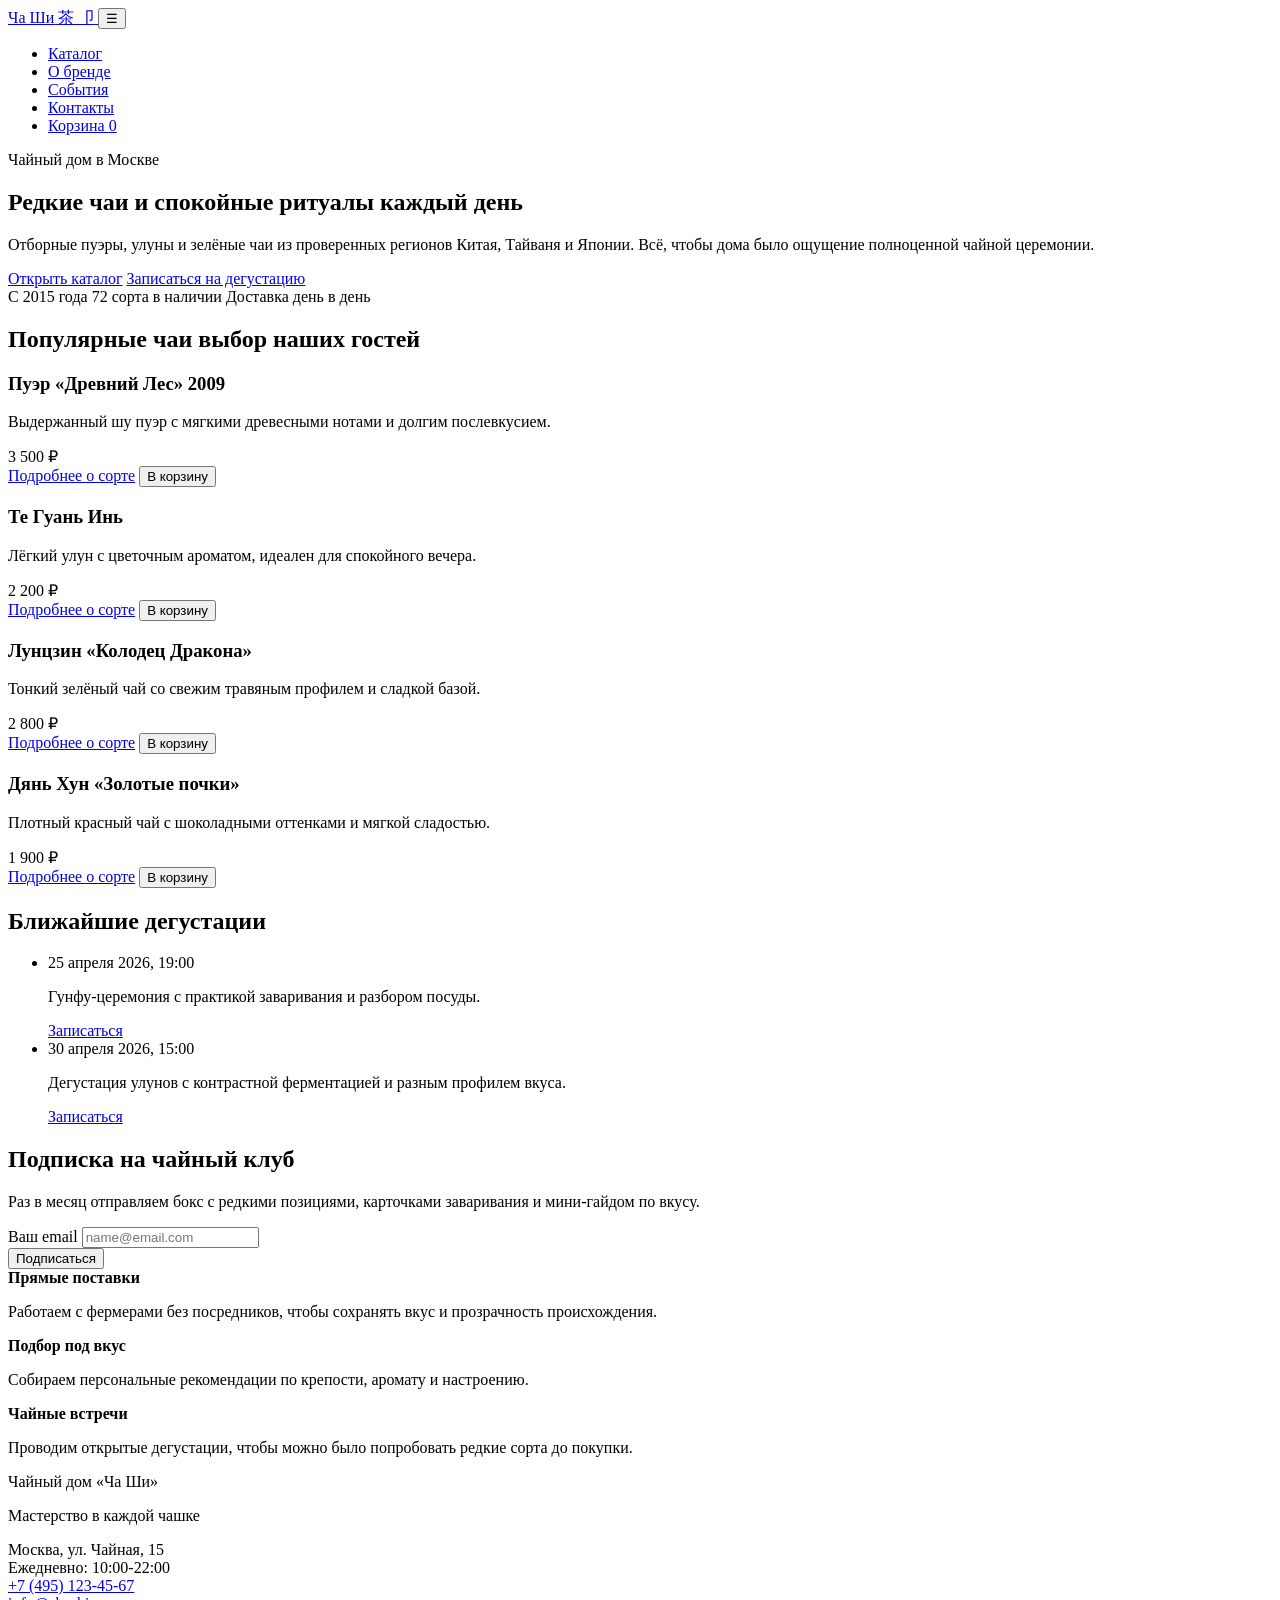
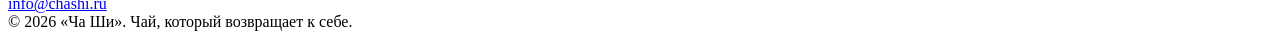
==== index.html @ 5fd5b5be "Add files via upload" ====
<!DOCTYPE html>
<html lang="ru">
<head>
    <meta charset="UTF-8">
    <meta name="viewport" content="width=device-width, initial-scale=1.0">
    <title>Ча Ши — чайный дом премиум-класса</title>
    <meta name="description" content="Чайный дом Ча Ши: редкие сорта чая, дегустации и чайные наборы с быстрой доставкой по Москве.">
    <meta name="theme-color" content="#2f2119">
    <link rel="preconnect" href="https://fonts.googleapis.com">
    <link rel="preconnect" href="https://fonts.gstatic.com" crossorigin>
    <link href="https://fonts.googleapis.com/css2?family=Cormorant+Garamond:wght@500;600;700&family=Manrope:wght@400;500;600;700;800&family=Noto+Serif+SC:wght@500;700&display=swap" rel="stylesheet">
    <link rel="stylesheet" href="css/style.css">
</head>
<body>
    <header class="site-header">
        <div class="header-container">
            <a href="index.html" class="logo" aria-label="Ча Ши — главная">
                <span class="logo-main">Ча Ши</span>
                <span class="logo-chinese">茶 卩</span>
            </a>
            <button class="mobile-toggle" aria-label="Открыть меню" aria-expanded="false" aria-controls="primary-nav">☰</button>
            <nav class="nav-menu" id="primary-nav">
                <ul>
                    <li><a href="catalog.html">Каталог</a></li>
                    <li><a href="about.html">О бренде</a></li>
                    <li><a href="events.html">События</a></li>
                    <li><a href="contacts.html">Контакты</a></li>
                    <li><a href="cart.html" class="cart-link" aria-label="Перейти в корзину">Корзина <span class="cart-count">0</span></a></li>
                </ul>
            </nav>
        </div>
    </header>

    <main>
        <section class="hero animate-fade">
            <div class="hero-content">
                <span class="hero-kicker">Чайный дом в Москве</span>
                <h1>Редкие чаи и спокойные ритуалы каждый день</h1>
                <p>Отборные пуэры, улуны и зелёные чаи из проверенных регионов Китая, Тайваня и Японии. Всё, чтобы дома было ощущение полноценной чайной церемонии.</p>
                <div class="hero-actions">
                    <a href="catalog.html" class="btn">Открыть каталог</a>
                    <a href="events.html" class="btn-outline">Записаться на дегустацию</a>
                </div>
                <div class="hero-meta">
                    <span class="hero-stat">С 2015 года</span>
                    <span class="hero-stat">72 сорта в наличии</span>
                    <span class="hero-stat">Доставка день в день</span>
                </div>
            </div>
        </section>

        <section>
            <h2 class="section-title">Популярные чаи <span>выбор наших гостей</span></h2>
            <div class="card-grid">
                <article class="card">
                    <div class="card-img tea-puer"></div>
                    <div class="card-content">
                        <h3>Пуэр «Древний Лес» 2009</h3>
                        <p>Выдержанный шу пуэр с мягкими древесными нотами и долгим послевкусием.</p>
                        <div class="price">3 500 ₽</div>
                        <a href="product.html" class="card-link">Подробнее о сорте</a>
                        <button class="btn-small add-to-cart" data-id="1" data-name="Пуэр Древний Лес" data-price="3500">В корзину</button>
                    </div>
                </article>
                <article class="card">
                    <div class="card-img tea-oolong"></div>
                    <div class="card-content">
                        <h3>Те Гуань Инь</h3>
                        <p>Лёгкий улун с цветочным ароматом, идеален для спокойного вечера.</p>
                        <div class="price">2 200 ₽</div>
                        <a href="product.html" class="card-link">Подробнее о сорте</a>
                        <button class="btn-small add-to-cart" data-id="2" data-name="Те Гуань Инь" data-price="2200">В корзину</button>
                    </div>
                </article>
                <article class="card">
                    <div class="card-img tea-green"></div>
                    <div class="card-content">
                        <h3>Лунцзин «Колодец Дракона»</h3>
                        <p>Тонкий зелёный чай со свежим травяным профилем и сладкой базой.</p>
                        <div class="price">2 800 ₽</div>
                        <a href="product.html" class="card-link">Подробнее о сорте</a>
                        <button class="btn-small add-to-cart" data-id="3" data-name="Лунцзин" data-price="2800">В корзину</button>
                    </div>
                </article>
                <article class="card">
                    <div class="card-img tea-red"></div>
                    <div class="card-content">
                        <h3>Дянь Хун «Золотые почки»</h3>
                        <p>Плотный красный чай с шоколадными оттенками и мягкой сладостью.</p>
                        <div class="price">1 900 ₽</div>
                        <a href="product.html" class="card-link">Подробнее о сорте</a>
                        <button class="btn-small add-to-cart" data-id="4" data-name="Дянь Хун" data-price="1900">В корзину</button>
                    </div>
                </article>
            </div>
        </section>

        <section class="info-section">
            <div class="info-container">
                <article class="info-block">
                    <h2 class="section-title left">Ближайшие дегустации</h2>
                    <ul class="event-list">
                        <li class="event-item">
                            <span class="event-time">25 апреля 2026, 19:00</span>
                            <p>Гунфу-церемония с практикой заваривания и разбором посуды.</p>
                            <a href="events.html" class="btn-outline">Записаться</a>
                        </li>
                        <li class="event-item">
                            <span class="event-time">30 апреля 2026, 15:00</span>
                            <p>Дегустация улунов с контрастной ферментацией и разным профилем вкуса.</p>
                            <a href="events.html" class="btn-outline">Записаться</a>
                        </li>
                    </ul>
                </article>
                <article class="info-block">
                    <h2 class="section-title left">Подписка на чайный клуб</h2>
                    <p>Раз в месяц отправляем бокс с редкими позициями, карточками заваривания и мини-гайдом по вкусу.</p>
                    <form id="subscription-form">
                        <div class="form-group">
                            <label for="subscription-email">Ваш email</label>
                            <input id="subscription-email" type="email" placeholder="name@email.com" required>
                        </div>
                        <button type="submit" class="btn">Подписаться</button>
                    </form>
                </article>
            </div>
        </section>

        <section class="trust-strip" aria-label="Преимущества">
            <article class="trust-item">
                <strong>Прямые поставки</strong>
                <p>Работаем с фермерами без посредников, чтобы сохранять вкус и прозрачность происхождения.</p>
            </article>
            <article class="trust-item">
                <strong>Подбор под вкус</strong>
                <p>Собираем персональные рекомендации по крепости, аромату и настроению.</p>
            </article>
            <article class="trust-item">
                <strong>Чайные встречи</strong>
                <p>Проводим открытые дегустации, чтобы можно было попробовать редкие сорта до покупки.</p>
            </article>
        </section>
    </main>

    <footer class="site-footer">
        <div class="footer-grid">
            <div>
                <div class="footer-brand">Чайный дом «Ча Ши»</div>
                <p class="footer-item">Мастерство в каждой чашке</p>
            </div>
            <div>
                <div class="footer-item">Москва, ул. Чайная, 15</div>
                <div class="footer-item">Ежедневно: 10:00-22:00</div>
            </div>
            <div>
                <div class="footer-item"><a href="tel:+74951234567">+7 (495) 123-45-67</a></div>
                <div class="footer-item"><a href="mailto:info@chashi.ru">info@chashi.ru</a></div>
            </div>
        </div>
        <div class="footer-bottom">© 2026 «Ча Ши». Чай, который возвращает к себе.</div>
    </footer>

    <script src="js/main.js"></script>
</body>
</html>
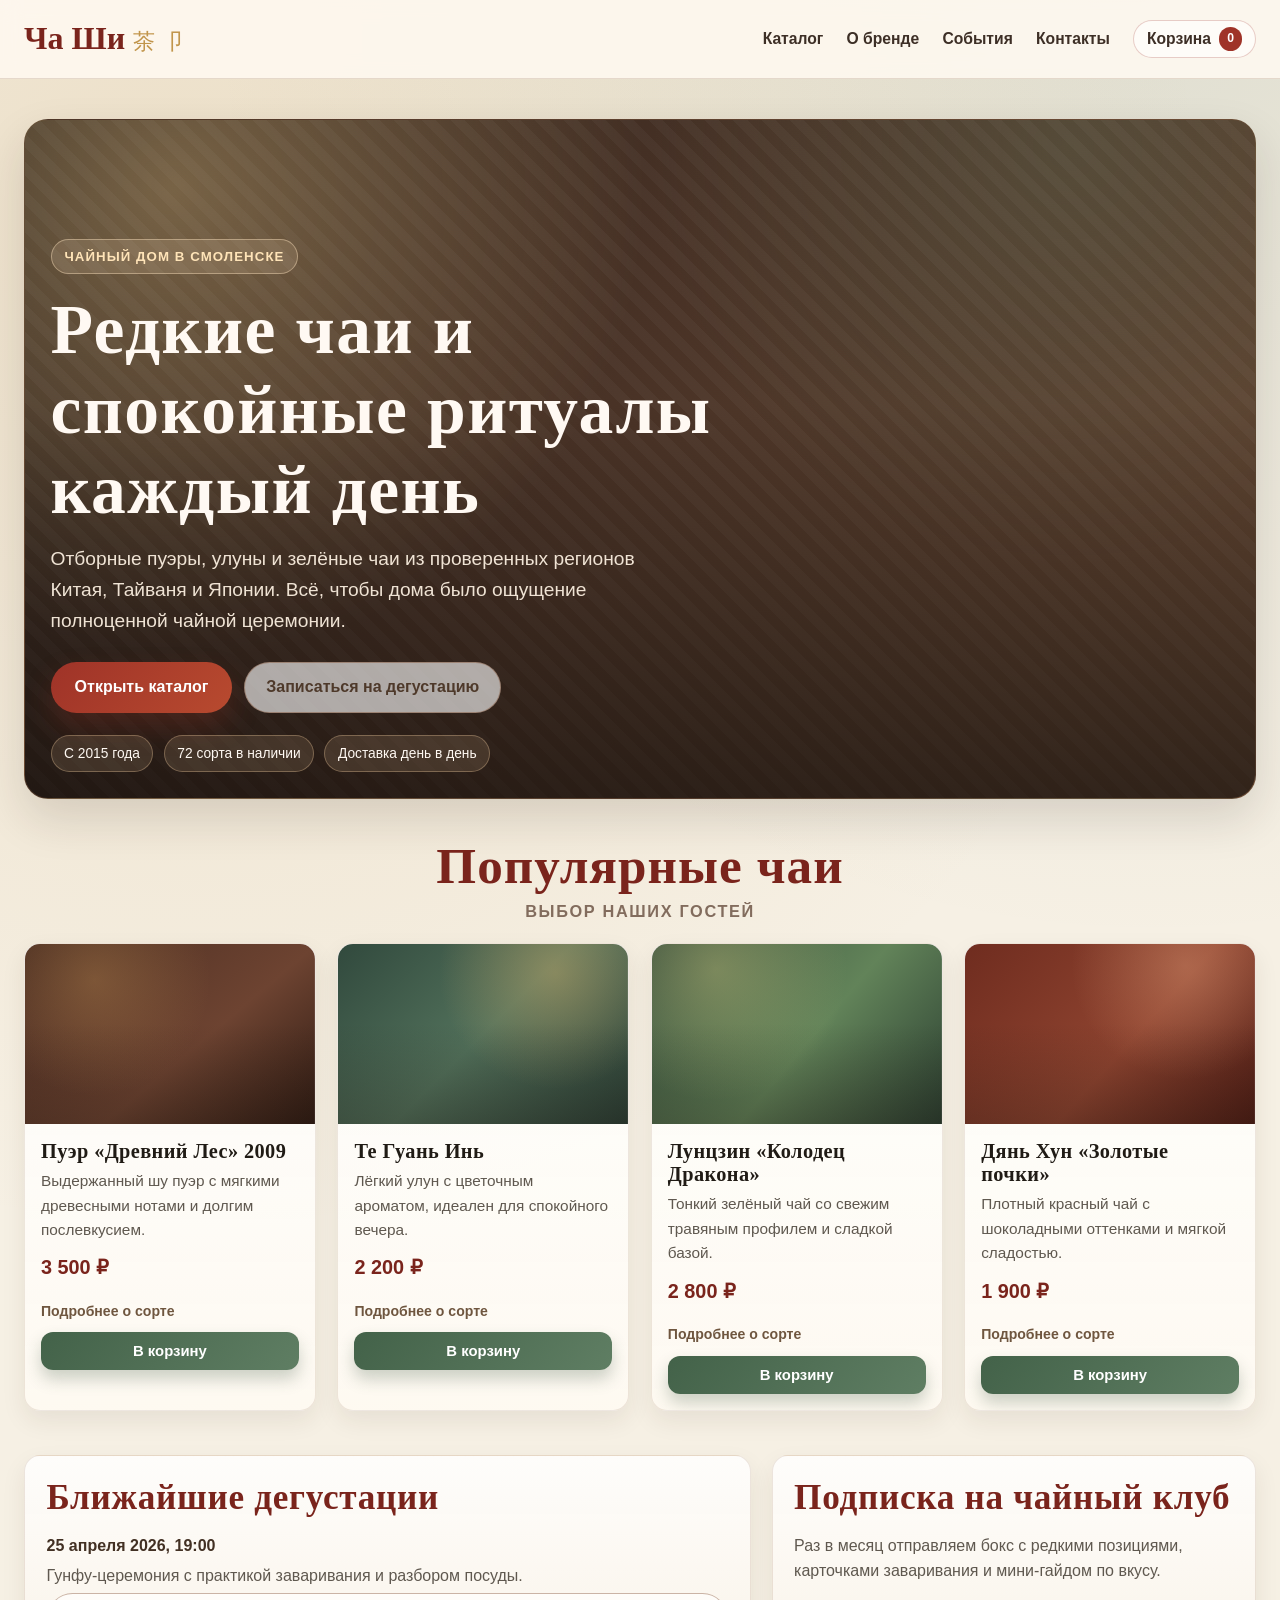
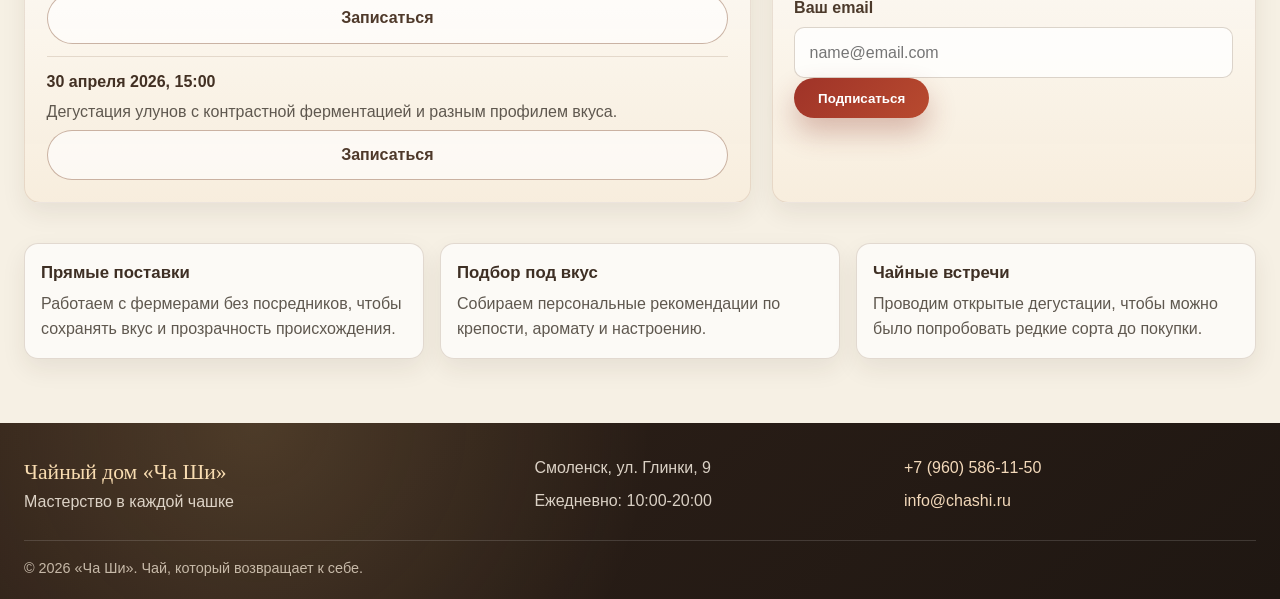
==== commit 2eff2c47: "Update index.html" ====
--- a/index.html
+++ b/index.html
@@ -4,7 +4,7 @@
     <meta charset="UTF-8">
     <meta name="viewport" content="width=device-width, initial-scale=1.0">
     <title>Ча Ши — чайный дом премиум-класса</title>
-    <meta name="description" content="Чайный дом Ча Ши: редкие сорта чая, дегустации и чайные наборы с быстрой доставкой по Москве.">
+    <meta name="description" content="Чайный дом Ча Ши: редкие сорта чая, дегустации и чайные наборы с быстрой доставкой по Смоленску">
     <meta name="theme-color" content="#2f2119">
     <link rel="preconnect" href="https://fonts.googleapis.com">
     <link rel="preconnect" href="https://fonts.gstatic.com" crossorigin>
@@ -34,7 +34,7 @@
     <main>
         <section class="hero animate-fade">
             <div class="hero-content">
-                <span class="hero-kicker">Чайный дом в Москве</span>
+                <span class="hero-kicker">Чайный дом в Смоленске</span>
                 <h1>Редкие чаи и спокойные ритуалы каждый день</h1>
                 <p>Отборные пуэры, улуны и зелёные чаи из проверенных регионов Китая, Тайваня и Японии. Всё, чтобы дома было ощущение полноценной чайной церемонии.</p>
                 <div class="hero-actions">
@@ -149,11 +149,11 @@
                 <p class="footer-item">Мастерство в каждой чашке</p>
             </div>
             <div>
-                <div class="footer-item">Москва, ул. Чайная, 15</div>
-                <div class="footer-item">Ежедневно: 10:00-22:00</div>
+                <div class="footer-item">Смоленск, ул. Глинки, 9</div>
+                <div class="footer-item">Ежедневно: 10:00-20:00</div>
             </div>
             <div>
-                <div class="footer-item"><a href="tel:+74951234567">+7 (495) 123-45-67</a></div>
+                <div class="footer-item"><a href="tel:+74951234567">+7 (960) 586-11-50</a></div>
                 <div class="footer-item"><a href="mailto:info@chashi.ru">info@chashi.ru</a></div>
             </div>
         </div>
--- a/css/style.css
+++ b/css/style.css
@@ -0,0 +1,1316 @@
+/* ===== Premium UI refresh for Cha Shi ===== */
+* {
+    margin: 0;
+    padding: 0;
+    box-sizing: border-box;
+}
+
+:root {
+    --bg: #f6f0e4;
+    --surface: #fffaf2;
+    --surface-soft: #f2e7d5;
+    --ink: #201b15;
+    --ink-muted: #5f584f;
+    --accent: #9f3328;
+    --accent-strong: #7a241c;
+    --accent-soft: #cc7d48;
+    --olive: #436249;
+    --gold: #bd8e40;
+    --line: rgba(62, 44, 29, 0.14);
+    --shadow-sm: 0 10px 24px rgba(47, 33, 23, 0.08);
+    --shadow-md: 0 20px 46px rgba(44, 30, 21, 0.14);
+    --radius-md: 16px;
+    --radius-lg: 24px;
+    --font-sans: "Manrope", "Segoe UI", sans-serif;
+    --font-serif: "Cormorant Garamond", "Times New Roman", serif;
+    --font-accent: "Noto Serif SC", serif;
+    --transition: 220ms ease;
+}
+
+html {
+    scroll-behavior: smooth;
+}
+
+body {
+    min-height: 100vh;
+    display: flex;
+    flex-direction: column;
+    font-family: var(--font-sans);
+    line-height: 1.6;
+    color: var(--ink);
+    background:
+        radial-gradient(circle at 15% 10%, rgba(188, 142, 64, 0.17) 0, transparent 45%),
+        radial-gradient(circle at 90% 0, rgba(67, 98, 73, 0.12) 0, transparent 38%),
+        var(--bg);
+}
+
+main {
+    width: min(1240px, 100% - 3rem);
+    margin: 0 auto;
+    padding: 2.2rem 0 4rem;
+}
+
+a {
+    color: inherit;
+    text-decoration: none;
+}
+
+img {
+    max-width: 100%;
+}
+
+h1,
+h2,
+h3,
+h4 {
+    font-family: var(--font-serif);
+    letter-spacing: 0.02em;
+    line-height: 1.15;
+}
+
+p {
+    color: var(--ink-muted);
+}
+
+:focus-visible {
+    outline: 2px solid var(--accent-soft);
+    outline-offset: 3px;
+}
+
+.sr-only {
+    position: absolute;
+    width: 1px;
+    height: 1px;
+    padding: 0;
+    margin: -1px;
+    overflow: hidden;
+    clip: rect(0, 0, 0, 0);
+    white-space: nowrap;
+    border: 0;
+}
+
+/* ---------- HEADER ---------- */
+.site-header {
+    position: sticky;
+    top: 0;
+    z-index: 40;
+    backdrop-filter: blur(10px);
+    background: rgba(255, 250, 242, 0.86);
+    border-bottom: 1px solid rgba(120, 80, 53, 0.18);
+}
+
+.header-container {
+    width: min(1240px, calc(100% - 3rem));
+    margin: 0 auto;
+    min-height: 78px;
+    display: flex;
+    align-items: center;
+    justify-content: space-between;
+    gap: 1rem;
+}
+
+.logo {
+    display: inline-flex;
+    align-items: baseline;
+    gap: 0.5rem;
+    white-space: nowrap;
+}
+
+.logo-main {
+    font-family: var(--font-serif);
+    font-size: clamp(1.5rem, 2.8vw, 2rem);
+    font-weight: 700;
+    color: var(--accent-strong);
+}
+
+.logo-chinese {
+    font-family: var(--font-accent);
+    font-size: clamp(1.05rem, 2.2vw, 1.35rem);
+    color: var(--gold);
+    opacity: 0.94;
+}
+
+.nav-menu ul {
+    list-style: none;
+    display: flex;
+    align-items: center;
+    gap: 1.45rem;
+}
+
+.nav-menu a {
+    font-weight: 600;
+    font-size: 0.98rem;
+    color: #3d2f26;
+    position: relative;
+    transition: color var(--transition);
+}
+
+.nav-menu a::after {
+    content: "";
+    position: absolute;
+    left: 0;
+    bottom: -0.45rem;
+    width: 100%;
+    height: 2px;
+    transform: scaleX(0);
+    transform-origin: left;
+    background: linear-gradient(120deg, var(--accent-soft), var(--accent));
+    transition: transform var(--transition);
+}
+
+.nav-menu a:hover,
+.nav-menu a.active {
+    color: var(--accent);
+}
+
+.nav-menu a:hover::after,
+.nav-menu a.active::after {
+    transform: scaleX(1);
+}
+
+.cart-link {
+    display: inline-flex;
+    align-items: center;
+    gap: 0.5rem;
+    padding: 0.36rem 0.8rem;
+    border-radius: 999px;
+    border: 1px solid rgba(159, 51, 40, 0.24);
+    background: rgba(255, 255, 255, 0.6);
+}
+
+.cart-count {
+    min-width: 1.45rem;
+    height: 1.45rem;
+    border-radius: 999px;
+    display: inline-grid;
+    place-items: center;
+    padding: 0 0.3rem;
+    font-size: 0.76rem;
+    font-weight: 800;
+    color: #fff;
+    background: var(--accent);
+}
+
+.mobile-toggle {
+    display: none;
+    width: 42px;
+    height: 42px;
+    border-radius: 10px;
+    border: 1px solid rgba(159, 51, 40, 0.24);
+    background: #fff;
+    color: var(--accent);
+    font-size: 1.35rem;
+    cursor: pointer;
+}
+
+/* ---------- COMMON COMPONENTS ---------- */
+.section-title {
+    margin: 2.4rem 0 1.4rem;
+    text-align: center;
+    color: var(--accent-strong);
+    font-size: clamp(2rem, 4.2vw, 3.2rem);
+}
+
+.section-title span {
+    margin-top: 0.35rem;
+    display: block;
+    font-family: var(--font-sans);
+    font-size: clamp(0.92rem, 1.4vw, 1.02rem);
+    letter-spacing: 0.1em;
+    text-transform: uppercase;
+    color: #826c5d;
+}
+
+.section-title.left {
+    text-align: left;
+}
+
+.animate-fade {
+    animation: float-in 0.35s ease;
+}
+
+.btn,
+.btn-outline,
+.btn-small,
+.btn-ghost {
+    border: none;
+    cursor: pointer;
+    font-family: inherit;
+    font-weight: 700;
+    transition: transform var(--transition), box-shadow var(--transition), background-color var(--transition), color var(--transition), border-color var(--transition);
+}
+
+.btn {
+    display: inline-flex;
+    align-items: center;
+    justify-content: center;
+    gap: 0.5rem;
+    padding: 0.78rem 1.5rem;
+    border-radius: 999px;
+    color: #fff;
+    background: linear-gradient(130deg, var(--accent), #b84a2f);
+    box-shadow: 0 14px 28px rgba(138, 47, 34, 0.3);
+}
+
+.btn:hover {
+    transform: translateY(-2px);
+    box-shadow: 0 18px 30px rgba(138, 47, 34, 0.35);
+}
+
+.btn-outline {
+    display: inline-flex;
+    align-items: center;
+    justify-content: center;
+    padding: 0.72rem 1.3rem;
+    border-radius: 999px;
+    border: 1px solid rgba(125, 72, 38, 0.4);
+    color: #4e392a;
+    background: rgba(255, 255, 255, 0.62);
+}
+
+.btn-outline:hover {
+    background: rgba(255, 255, 255, 0.95);
+    border-color: rgba(125, 72, 38, 0.7);
+}
+
+.btn-small {
+    display: inline-flex;
+    align-items: center;
+    justify-content: center;
+    width: 100%;
+    border-radius: 12px;
+    padding: 0.68rem 0.95rem;
+    font-size: 0.93rem;
+    color: #fff;
+    background: linear-gradient(130deg, var(--olive), #5f7e63);
+    box-shadow: 0 9px 16px rgba(55, 84, 60, 0.25);
+}
+
+.btn-small:hover {
+    transform: translateY(-1px);
+}
+
+.btn-ghost {
+    padding: 0.65rem 1rem;
+    border-radius: 10px;
+    color: #654832;
+    background: rgba(255, 255, 255, 0.45);
+    border: 1px solid rgba(101, 72, 50, 0.2);
+}
+
+.btn-ghost:hover {
+    background: rgba(255, 255, 255, 0.85);
+}
+
+.price {
+    color: var(--accent-strong);
+    font-weight: 800;
+    font-size: 1.24rem;
+    margin: 0.6rem 0 0.85rem;
+}
+
+.card-grid {
+    display: grid;
+    grid-template-columns: repeat(4, minmax(0, 1fr));
+    gap: 1.35rem;
+    margin-top: 1.2rem;
+}
+
+.card {
+    background: linear-gradient(180deg, rgba(255, 255, 255, 0.9), rgba(255, 251, 243, 0.86));
+    border: 1px solid rgba(148, 115, 84, 0.16);
+    border-radius: var(--radius-md);
+    box-shadow: var(--shadow-sm);
+    overflow: hidden;
+    transition: transform var(--transition), box-shadow var(--transition);
+}
+
+.card:hover {
+    transform: translateY(-4px);
+    box-shadow: var(--shadow-md);
+}
+
+.card-img {
+    min-height: 180px;
+    position: relative;
+    background-size: cover;
+    background-position: center;
+}
+
+.card-img::before {
+    content: "";
+    position: absolute;
+    inset: 0;
+    background: linear-gradient(to top, rgba(27, 18, 12, 0.28), transparent 56%);
+}
+
+.card-content {
+    padding: 1rem;
+}
+
+.card-content h3 {
+    font-size: 1.27rem;
+}
+
+.card-content p {
+    margin-top: 0.35rem;
+    font-size: 0.96rem;
+}
+
+.card-link {
+    margin-bottom: 0.65rem;
+    display: inline-block;
+    font-size: 0.88rem;
+    font-weight: 700;
+    color: #6f563f;
+}
+
+.card-link:hover {
+    color: var(--accent);
+}
+
+.tea-puer {
+    background-image:
+        radial-gradient(circle at 24% 20%, rgba(203, 153, 88, 0.32), transparent 44%),
+        linear-gradient(140deg, #4a2d21, #6d4331 58%, #2f1b13);
+}
+
+.tea-oolong {
+    background-image:
+        radial-gradient(circle at 75% 16%, rgba(240, 186, 107, 0.35), transparent 44%),
+        linear-gradient(135deg, #31493d, #52715b 50%, #2b3f35);
+}
+
+.tea-green {
+    background-image:
+        radial-gradient(circle at 22% 14%, rgba(234, 217, 137, 0.32), transparent 48%),
+        linear-gradient(130deg, #38503d, #628359 54%, #2b3f31);
+}
+
+.tea-red {
+    background-image:
+        radial-gradient(circle at 76% 12%, rgba(246, 184, 142, 0.3), transparent 42%),
+        linear-gradient(132deg, #6f2c1f, #8f4430 56%, #4f1d15);
+}
+
+.tea-white {
+    background-image:
+        radial-gradient(circle at 40% 12%, rgba(255, 255, 255, 0.58), transparent 50%),
+        linear-gradient(135deg, #7b6f63, #a29588 56%, #5b5148);
+}
+
+.tea-jasmine {
+    background-image:
+        radial-gradient(circle at 72% 12%, rgba(255, 230, 170, 0.44), transparent 48%),
+        linear-gradient(132deg, #4d5d2f, #7f9151 54%, #384421);
+}
+
+.tea-set {
+    background-image:
+        radial-gradient(circle at 18% 14%, rgba(227, 190, 142, 0.32), transparent 46%),
+        linear-gradient(142deg, #5d4733, #8f7353 58%, #3f2f20);
+}
+
+.tea-ceremony {
+    background-image:
+        radial-gradient(circle at 24% 15%, rgba(214, 164, 89, 0.28), transparent 52%),
+        linear-gradient(135deg, #3a3028, #695545 58%, #2d241f);
+}
+
+.info-section {
+    margin-top: 2.8rem;
+}
+
+.info-container {
+    display: grid;
+    grid-template-columns: 1.5fr 1fr;
+    gap: 1.3rem;
+}
+
+.info-block {
+    background: linear-gradient(180deg, rgba(255, 255, 255, 0.83), rgba(247, 236, 220, 0.82));
+    border-radius: var(--radius-md);
+    padding: 1.35rem;
+    border: 1px solid rgba(146, 109, 78, 0.17);
+    box-shadow: var(--shadow-sm);
+}
+
+.info-block .section-title {
+    margin-top: 0;
+    margin-bottom: 0.9rem;
+    font-size: clamp(1.6rem, 3vw, 2.2rem);
+}
+
+.event-list {
+    list-style: none;
+    display: grid;
+    gap: 0.8rem;
+}
+
+.event-item {
+    display: grid;
+    gap: 0.28rem;
+    border-bottom: 1px solid rgba(120, 88, 64, 0.18);
+    padding-bottom: 0.75rem;
+}
+
+.event-item:last-child {
+    border-bottom: none;
+    padding-bottom: 0;
+}
+
+.event-time {
+    font-weight: 700;
+    color: #423023;
+}
+
+.form-group {
+    margin-top: 0.7rem;
+}
+
+label {
+    display: block;
+    margin-bottom: 0.4rem;
+    font-weight: 600;
+    color: #4c3a2b;
+}
+
+input,
+textarea,
+select {
+    width: 100%;
+    border: 1px solid rgba(115, 88, 59, 0.25);
+    border-radius: 10px;
+    background: rgba(255, 255, 255, 0.78);
+    padding: 0.74rem 0.9rem;
+    font: inherit;
+    color: var(--ink);
+}
+
+textarea {
+    resize: vertical;
+    min-height: 120px;
+}
+
+.trust-strip {
+    margin-top: 2.5rem;
+    display: grid;
+    grid-template-columns: repeat(3, minmax(0, 1fr));
+    gap: 1rem;
+}
+
+.trust-item {
+    background: rgba(255, 255, 255, 0.65);
+    border: 1px solid rgba(132, 102, 75, 0.22);
+    border-radius: 14px;
+    padding: 1rem;
+    box-shadow: var(--shadow-sm);
+}
+
+.trust-item strong {
+    display: block;
+    font-size: 1.05rem;
+    color: #3e2f24;
+    margin-bottom: 0.25rem;
+}
+
+/* ---------- HERO ---------- */
+.hero {
+    margin-top: 0.3rem;
+    min-height: min(78vh, 680px);
+    border-radius: var(--radius-lg);
+    padding: clamp(1.4rem, 2vw, 2.2rem);
+    display: grid;
+    align-items: end;
+    position: relative;
+    overflow: hidden;
+    border: 1px solid rgba(120, 80, 53, 0.2);
+    background:
+        radial-gradient(circle at 12% 10%, rgba(248, 213, 145, 0.38) 0, transparent 38%),
+        radial-gradient(circle at 85% 4%, rgba(107, 145, 112, 0.24) 0, transparent 34%),
+        linear-gradient(125deg, #2f241d, #4d3528 45%, #6a4c36 100%);
+    box-shadow: var(--shadow-md);
+}
+
+.hero::after {
+    content: "";
+    position: absolute;
+    inset: 0;
+    background:
+        linear-gradient(to top, rgba(14, 10, 8, 0.62), rgba(20, 15, 11, 0.08) 58%),
+        repeating-linear-gradient(45deg, rgba(255, 255, 255, 0.035) 0 10px, transparent 10px 20px);
+    pointer-events: none;
+}
+
+.hero-content {
+    max-width: 680px;
+    position: relative;
+    z-index: 1;
+    color: #fff9f3;
+}
+
+.hero-kicker {
+    display: inline-flex;
+    border-radius: 999px;
+    border: 1px solid rgba(245, 219, 184, 0.45);
+    background: rgba(245, 219, 184, 0.15);
+    color: #ffe4b8;
+    padding: 0.35rem 0.8rem;
+    font-size: 0.83rem;
+    letter-spacing: 0.08em;
+    text-transform: uppercase;
+    font-weight: 700;
+}
+
+.hero h1 {
+    margin-top: 1rem;
+    font-size: clamp(2.25rem, 5.8vw, 4.35rem);
+}
+
+.hero p {
+    margin-top: 0.9rem;
+    font-size: clamp(1rem, 1.8vw, 1.2rem);
+    color: rgba(255, 243, 228, 0.92);
+    max-width: 60ch;
+}
+
+.hero-actions {
+    margin-top: 1.6rem;
+    display: flex;
+    flex-wrap: wrap;
+    gap: 0.75rem;
+}
+
+.hero-meta {
+    margin-top: 1.4rem;
+    display: flex;
+    flex-wrap: wrap;
+    gap: 0.65rem;
+}
+
+.hero-stat {
+    border-radius: 999px;
+    border: 1px solid rgba(255, 214, 168, 0.3);
+    background: rgba(255, 214, 168, 0.13);
+    padding: 0.42rem 0.78rem;
+    font-size: 0.86rem;
+}
+
+/* ---------- CATALOG ---------- */
+.catalog-main {
+    padding-top: 1.4rem;
+}
+
+.catalog-hero {
+    background: linear-gradient(160deg, rgba(66, 47, 33, 0.9), rgba(91, 64, 45, 0.84));
+    color: #fff;
+    border-radius: 20px;
+    border: 1px solid rgba(255, 231, 204, 0.24);
+    padding: 1.4rem;
+}
+
+.catalog-hero p {
+    color: rgba(255, 242, 225, 0.85);
+    max-width: 60ch;
+}
+
+.catalog-hero h1 {
+    font-size: clamp(2rem, 4vw, 3rem);
+}
+
+.catalog-layout {
+    margin-top: 1.4rem;
+    display: grid;
+    grid-template-columns: 300px 1fr;
+    gap: 1.2rem;
+}
+
+.filters {
+    padding: 1.15rem;
+    border-radius: var(--radius-md);
+    border: 1px solid rgba(132, 104, 74, 0.2);
+    background: rgba(255, 255, 255, 0.75);
+    box-shadow: var(--shadow-sm);
+    align-self: start;
+    position: sticky;
+    top: 92px;
+}
+
+.filters h3 {
+    margin: 0.8rem 0 0.45rem;
+    font-size: 1.2rem;
+    color: #453323;
+}
+
+.filter-option {
+    display: flex;
+    gap: 0.55rem;
+    align-items: center;
+    margin-bottom: 0.35rem;
+    font-size: 0.94rem;
+}
+
+.filter-option input {
+    width: auto;
+}
+
+.range-output {
+    display: inline-block;
+    margin-top: 0.4rem;
+    padding: 0.2rem 0.55rem;
+    border-radius: 999px;
+    background: rgba(101, 72, 50, 0.08);
+    color: #5e4937;
+    font-size: 0.88rem;
+    font-weight: 700;
+}
+
+.catalog-results {
+    margin-bottom: 0.75rem;
+    color: #5f4a39;
+    font-size: 0.95rem;
+}
+
+.catalog-grid {
+    display: grid;
+    grid-template-columns: repeat(3, minmax(0, 1fr));
+    gap: 1rem;
+}
+
+.card.hidden {
+    display: none;
+}
+
+/* ---------- PRODUCT ---------- */
+.product-main {
+    padding-top: 1.1rem;
+}
+
+.product-container {
+    display: grid;
+    grid-template-columns: 1.05fr 1fr;
+    gap: 1.4rem;
+    align-items: start;
+}
+
+.product-gallery {
+    background: rgba(255, 255, 255, 0.72);
+    border-radius: var(--radius-lg);
+    border: 1px solid rgba(131, 102, 75, 0.18);
+    padding: 1rem;
+    box-shadow: var(--shadow-sm);
+}
+
+.main-image {
+    min-height: 430px;
+    border-radius: 18px;
+    border: 1px solid rgba(255, 255, 255, 0.28);
+    box-shadow: inset 0 0 0 1px rgba(255, 255, 255, 0.2);
+}
+
+.product-image-puer {
+    background-image:
+        radial-gradient(circle at 25% 20%, rgba(216, 176, 119, 0.33), transparent 44%),
+        radial-gradient(circle at 75% 80%, rgba(70, 31, 20, 0.4), transparent 48%),
+        linear-gradient(135deg, #2f1e15, #643f2d 58%, #3c2519);
+}
+
+.product-image-brew {
+    background-image:
+        radial-gradient(circle at 35% 25%, rgba(255, 218, 168, 0.42), transparent 44%),
+        linear-gradient(130deg, #483525, #7b5438 54%, #2f2117);
+}
+
+.product-image-leaf {
+    background-image:
+        radial-gradient(circle at 72% 20%, rgba(240, 211, 139, 0.36), transparent 46%),
+        linear-gradient(130deg, #314538, #5f7a5e 56%, #24362a);
+}
+
+.thumbnail-list {
+    margin-top: 0.8rem;
+    display: grid;
+    grid-template-columns: repeat(3, minmax(0, 1fr));
+    gap: 0.6rem;
+}
+
+.thumbnail-btn {
+    min-height: 72px;
+    border-radius: 10px;
+    border: 1px solid rgba(105, 77, 52, 0.22);
+    background-size: cover;
+    background-position: center;
+    cursor: pointer;
+    opacity: 0.72;
+    transition: opacity var(--transition), transform var(--transition), border-color var(--transition);
+}
+
+.thumbnail-btn.active {
+    opacity: 1;
+    transform: translateY(-1px);
+    border-color: rgba(159, 51, 40, 0.65);
+}
+
+.product-info {
+    background: rgba(255, 255, 255, 0.72);
+    border-radius: var(--radius-lg);
+    border: 1px solid rgba(131, 102, 75, 0.18);
+    padding: 1.1rem;
+    box-shadow: var(--shadow-sm);
+}
+
+.product-info h1 {
+    font-size: clamp(2rem, 4vw, 2.85rem);
+    color: var(--accent-strong);
+}
+
+.product-subtitle {
+    margin-top: 0.45rem;
+    color: #5d4e3a;
+    letter-spacing: 0.06em;
+    text-transform: uppercase;
+    font-size: 0.88rem;
+}
+
+.product-actions {
+    margin-top: 1.2rem;
+    display: flex;
+    flex-wrap: wrap;
+    gap: 0.62rem;
+}
+
+.product-specs {
+    margin-top: 1.2rem;
+    border-top: 1px solid rgba(125, 95, 67, 0.24);
+    padding-top: 1rem;
+}
+
+.feature-list {
+    margin-top: 0.65rem;
+    display: grid;
+    gap: 0.35rem;
+    color: #4f3c2c;
+}
+
+.related-title {
+    margin-top: 2.2rem;
+}
+
+/* ---------- ABOUT ---------- */
+.about-main {
+    padding-top: 1.1rem;
+}
+
+.about-content {
+    display: grid;
+    grid-template-columns: 1.1fr 0.9fr;
+    gap: 1.1rem;
+    align-items: stretch;
+}
+
+.about-text,
+.about-side {
+    border-radius: var(--radius-lg);
+    border: 1px solid rgba(131, 102, 75, 0.2);
+    background: rgba(255, 255, 255, 0.75);
+    box-shadow: var(--shadow-sm);
+    padding: 1.2rem;
+}
+
+.about-text p + p {
+    margin-top: 0.85rem;
+}
+
+.about-image {
+    min-height: 230px;
+    border-radius: 16px;
+    background-image:
+        radial-gradient(circle at 28% 20%, rgba(253, 219, 158, 0.36), transparent 48%),
+        linear-gradient(135deg, #2f241d, #554132 52%, #755842);
+    border: 1px solid rgba(255, 255, 255, 0.18);
+    margin-bottom: 1rem;
+}
+
+.about-stats {
+    display: grid;
+    grid-template-columns: repeat(2, minmax(0, 1fr));
+    gap: 0.6rem;
+}
+
+.stat-card {
+    border-radius: 12px;
+    background: rgba(255, 248, 235, 0.8);
+    border: 1px solid rgba(123, 97, 72, 0.2);
+    padding: 0.7rem;
+}
+
+.stat-card strong {
+    display: block;
+    font-size: 1.2rem;
+    color: #3f2f23;
+}
+
+.values-grid {
+    margin-top: 1.1rem;
+    display: grid;
+    grid-template-columns: repeat(3, minmax(0, 1fr));
+    gap: 0.8rem;
+}
+
+.value-card {
+    border-radius: 14px;
+    background: rgba(255, 255, 255, 0.68);
+    border: 1px solid rgba(128, 98, 69, 0.2);
+    padding: 0.95rem;
+}
+
+.value-card h3 {
+    font-size: 1.18rem;
+    color: #3f2d22;
+}
+
+.timeline {
+    margin-top: 1.1rem;
+    display: grid;
+    gap: 0.7rem;
+}
+
+.timeline-item {
+    padding: 0.8rem;
+    border-radius: 12px;
+    border: 1px solid rgba(124, 95, 68, 0.2);
+    background: rgba(255, 250, 242, 0.76);
+}
+
+.timeline-year {
+    font-weight: 800;
+    color: var(--accent-strong);
+}
+
+/* ---------- EVENTS ---------- */
+.events-main {
+    padding-top: 1.1rem;
+}
+
+.events-layout {
+    display: grid;
+    grid-template-columns: 1.35fr 0.95fr;
+    gap: 1.1rem;
+}
+
+.events-list {
+    display: grid;
+    gap: 0.9rem;
+}
+
+.event-card {
+    padding: 1.1rem;
+    border-radius: var(--radius-md);
+    border: 1px solid rgba(132, 104, 74, 0.2);
+    background: rgba(255, 255, 255, 0.75);
+    box-shadow: var(--shadow-sm);
+}
+
+.event-meta {
+    margin: 0.45rem 0 0.65rem;
+    display: flex;
+    flex-wrap: wrap;
+    gap: 0.45rem;
+}
+
+.event-badge {
+    font-size: 0.8rem;
+    padding: 0.23rem 0.55rem;
+    border-radius: 999px;
+    background: rgba(67, 98, 73, 0.13);
+    color: #3d5842;
+    border: 1px solid rgba(67, 98, 73, 0.3);
+}
+
+.registration-form {
+    padding: 1.1rem;
+    border-radius: var(--radius-md);
+    border: 1px solid rgba(132, 104, 74, 0.2);
+    background: rgba(255, 255, 255, 0.75);
+    box-shadow: var(--shadow-sm);
+    align-self: start;
+    position: sticky;
+    top: 92px;
+}
+
+/* ---------- CONTACTS ---------- */
+.contacts-main {
+    padding-top: 1.1rem;
+}
+
+.contacts-layout {
+    display: grid;
+    grid-template-columns: 0.95fr 1.05fr;
+    gap: 1.1rem;
+}
+
+.contact-details,
+.contact-map {
+    border-radius: var(--radius-lg);
+    border: 1px solid rgba(131, 102, 75, 0.2);
+    background: rgba(255, 255, 255, 0.76);
+    box-shadow: var(--shadow-sm);
+    padding: 1.15rem;
+}
+
+.contact-item {
+    margin-bottom: 0.65rem;
+    color: #4b392a;
+}
+
+.contact-form-block {
+    margin-top: 1.3rem;
+}
+
+.contact-map p {
+    margin-top: 0.9rem;
+}
+
+.map-image {
+    min-height: 290px;
+    border-radius: 16px;
+    border: 1px solid rgba(255, 255, 255, 0.2);
+    background:
+        linear-gradient(120deg, rgba(255, 255, 255, 0.19), rgba(255, 255, 255, 0)),
+        repeating-linear-gradient(45deg, rgba(255, 255, 255, 0.08) 0 10px, rgba(255, 255, 255, 0) 10px 20px),
+        linear-gradient(135deg, #2f3f32, #4f6552 54%, #30473a);
+    display: grid;
+    place-items: center;
+    color: #eff7ea;
+    font-size: 1.05rem;
+    font-weight: 700;
+    text-align: center;
+    padding: 1rem;
+}
+
+/* ---------- CART ---------- */
+.cart-main {
+    padding-top: 1.1rem;
+}
+
+.cart-container {
+    border-radius: var(--radius-lg);
+    border: 1px solid rgba(131, 102, 75, 0.2);
+    background: rgba(255, 255, 255, 0.8);
+    box-shadow: var(--shadow-sm);
+    padding: 1.2rem;
+}
+
+.cart-empty {
+    padding: 1.3rem;
+    border-radius: 14px;
+    background: rgba(255, 250, 240, 0.95);
+    border: 1px dashed rgba(141, 107, 73, 0.4);
+}
+
+.cart-table {
+    width: 100%;
+    border-collapse: collapse;
+}
+
+.cart-table th,
+.cart-table td {
+    padding: 0.75rem 0.45rem;
+    border-bottom: 1px solid rgba(126, 96, 66, 0.2);
+    text-align: left;
+    font-size: 0.95rem;
+}
+
+.cart-table th {
+    color: #5e4a38;
+    font-size: 0.87rem;
+    text-transform: uppercase;
+    letter-spacing: 0.06em;
+}
+
+.qty-control {
+    display: inline-flex;
+    align-items: center;
+    border-radius: 999px;
+    border: 1px solid rgba(122, 89, 58, 0.26);
+    overflow: hidden;
+}
+
+.qty-control button {
+    border: none;
+    background: rgba(255, 255, 255, 0.88);
+    width: 31px;
+    height: 31px;
+    font-size: 1rem;
+    cursor: pointer;
+}
+
+.qty-control span {
+    min-width: 32px;
+    text-align: center;
+    font-weight: 700;
+    color: #473628;
+}
+
+.cart-action {
+    border: none;
+    background: transparent;
+    color: var(--accent-strong);
+    font-weight: 700;
+    cursor: pointer;
+}
+
+.cart-summary {
+    margin-top: 1.1rem;
+    display: flex;
+    align-items: center;
+    justify-content: space-between;
+    gap: 0.8rem;
+    flex-wrap: wrap;
+}
+
+.cart-total-text {
+    font-size: 1.38rem;
+    color: #412f23;
+    font-weight: 700;
+}
+
+/* ---------- FOOTER ---------- */
+.site-footer {
+    margin-top: auto;
+    padding: 2rem 0 1.2rem;
+    background:
+        radial-gradient(circle at 20% 0, rgba(228, 186, 117, 0.18), transparent 38%),
+        linear-gradient(140deg, #2f2119, #1f1712);
+    color: #f4eadf;
+}
+
+.site-footer a {
+    color: #f3d9ba;
+}
+
+.footer-grid {
+    width: min(1240px, calc(100% - 3rem));
+    margin: 0 auto;
+    display: grid;
+    grid-template-columns: 1.4fr 1fr 1fr;
+    gap: 1.1rem;
+}
+
+.footer-brand {
+    font-family: var(--font-serif);
+    font-size: 1.35rem;
+    color: #f8dcb1;
+}
+
+.footer-item {
+    color: rgba(242, 233, 221, 0.88);
+    margin-bottom: 0.48rem;
+}
+
+.footer-bottom {
+    width: min(1240px, calc(100% - 3rem));
+    margin: 1.1rem auto 0;
+    padding-top: 1rem;
+    border-top: 1px solid rgba(255, 255, 255, 0.14);
+    font-size: 0.9rem;
+    color: rgba(241, 228, 210, 0.77);
+}
+
+/* ---------- TOAST ---------- */
+.toast-stack {
+    position: fixed;
+    right: 1rem;
+    bottom: 1rem;
+    z-index: 99;
+    display: grid;
+    gap: 0.55rem;
+}
+
+.toast {
+    min-width: 240px;
+    max-width: 320px;
+    border-radius: 12px;
+    padding: 0.78rem 0.92rem;
+    color: #fffaf1;
+    background: rgba(40, 28, 20, 0.93);
+    border: 1px solid rgba(247, 204, 152, 0.22);
+    box-shadow: var(--shadow-md);
+    animation: float-in 0.28s ease;
+}
+
+@keyframes float-in {
+    from {
+        opacity: 0;
+        transform: translateY(8px);
+    }
+
+    to {
+        opacity: 1;
+        transform: translateY(0);
+    }
+}
+
+/* ---------- RESPONSIVE ---------- */
+@media (max-width: 1140px) {
+    .card-grid {
+        grid-template-columns: repeat(2, minmax(0, 1fr));
+    }
+
+    .catalog-grid {
+        grid-template-columns: repeat(2, minmax(0, 1fr));
+    }
+
+    .values-grid {
+        grid-template-columns: 1fr;
+    }
+}
+
+@media (max-width: 920px) {
+    .mobile-toggle {
+        display: inline-grid;
+        place-items: center;
+    }
+
+    .nav-menu {
+        position: fixed;
+        top: 78px;
+        right: 1rem;
+        left: 1rem;
+        background: rgba(255, 250, 242, 0.98);
+        border: 1px solid rgba(133, 103, 72, 0.22);
+        border-radius: 16px;
+        box-shadow: var(--shadow-md);
+        padding: 0.9rem;
+        transform: translateY(-10px);
+        opacity: 0;
+        pointer-events: none;
+        transition: opacity var(--transition), transform var(--transition);
+    }
+
+    .nav-menu ul {
+        flex-direction: column;
+        align-items: stretch;
+        gap: 0.2rem;
+    }
+
+    .nav-menu a {
+        display: block;
+        padding: 0.7rem 0.55rem;
+        border-radius: 8px;
+    }
+
+    .nav-menu a::after {
+        display: none;
+    }
+
+    .nav-menu a:hover,
+    .nav-menu a.active {
+        background: rgba(159, 51, 40, 0.08);
+    }
+
+    .nav-menu.active {
+        transform: translateY(0);
+        opacity: 1;
+        pointer-events: auto;
+    }
+
+    .hero {
+        min-height: 68vh;
+    }
+
+    .trust-strip,
+    .info-container,
+    .events-layout,
+    .contacts-layout,
+    .about-content,
+    .product-container,
+    .catalog-layout {
+        grid-template-columns: 1fr;
+    }
+
+    .registration-form,
+    .filters {
+        position: static;
+    }
+
+    .footer-grid {
+        grid-template-columns: 1fr 1fr;
+    }
+}
+
+@media (max-width: 680px) {
+    main,
+    .header-container,
+    .footer-grid,
+    .footer-bottom {
+        width: calc(100% - 1.4rem);
+    }
+
+    .hero,
+    .about-text,
+    .about-side,
+    .contact-details,
+    .contact-map,
+    .product-info,
+    .product-gallery,
+    .cart-container,
+    .event-card,
+    .registration-form,
+    .info-block {
+        border-radius: 14px;
+    }
+
+    .hero-actions,
+    .product-actions,
+    .cart-summary {
+        flex-direction: column;
+        align-items: stretch;
+    }
+
+    .btn,
+    .btn-outline,
+    .btn-ghost {
+        width: 100%;
+    }
+
+    .section-title {
+        font-size: clamp(1.8rem, 8vw, 2.35rem);
+    }
+
+    .card-grid,
+    .catalog-grid,
+    .about-stats,
+    .footer-grid {
+        grid-template-columns: 1fr;
+    }
+
+    .cart-table,
+    .cart-table thead,
+    .cart-table tbody,
+    .cart-table tr,
+    .cart-table th,
+    .cart-table td {
+        display: block;
+        width: 100%;
+    }
+
+    .cart-table thead {
+        display: none;
+    }
+
+    .cart-table tr {
+        margin-bottom: 0.8rem;
+        border-bottom: 1px solid rgba(126, 96, 66, 0.2);
+        padding-bottom: 0.8rem;
+    }
+
+    .cart-table td {
+        border-bottom: none;
+        padding: 0.3rem 0;
+    }
+
+    .map-image {
+        min-height: 220px;
+    }
+}
